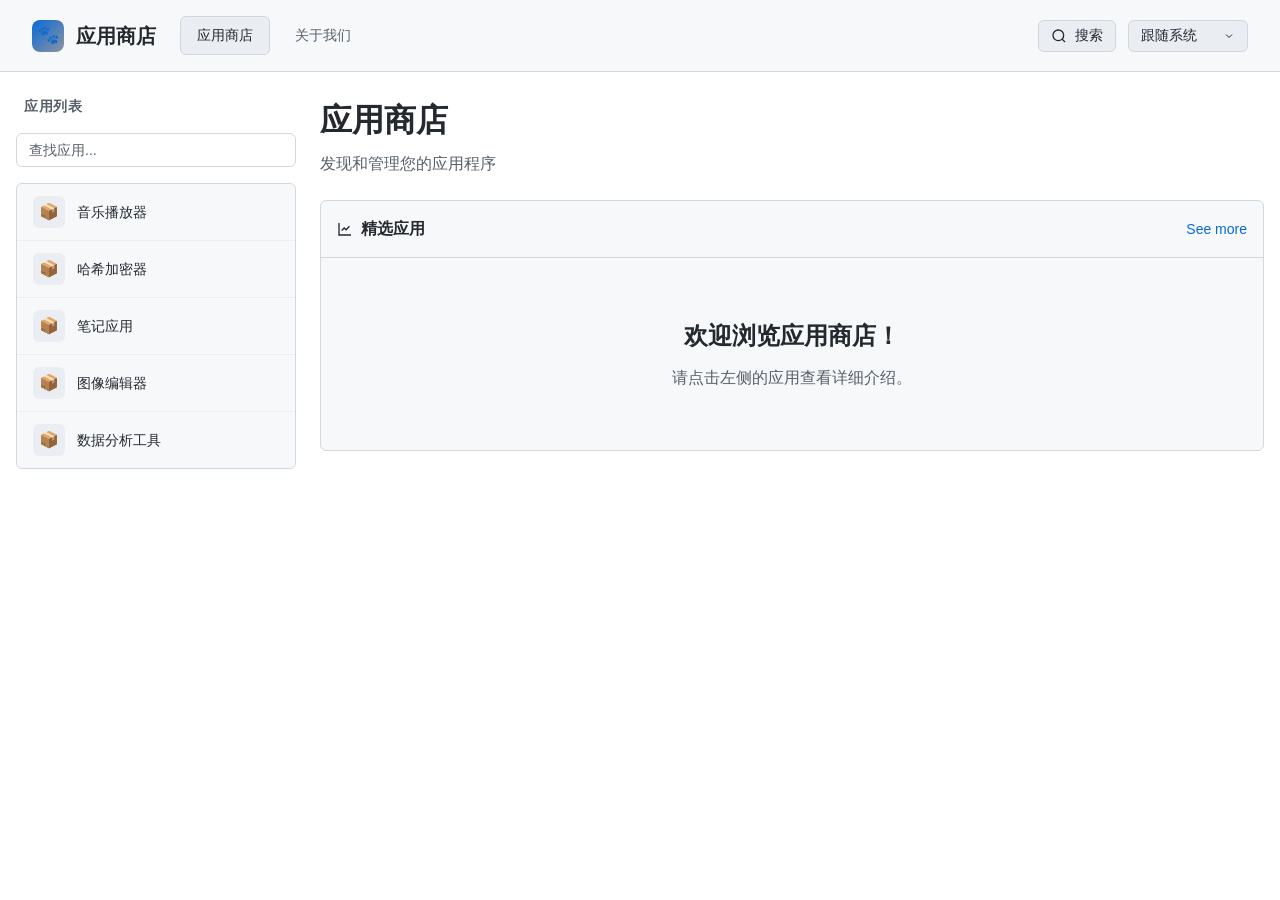
==== index.html @ a9261e3a "Update index.html" ====
<!DOCTYPE html>
<html lang="zh-CN">
<head>
    <meta charset="UTF-8">
    <meta name="viewport" content="width=device-width, initial-scale=1.0">
    <title>小猫工作室-应用商店</title>
    <style>
        * {
            margin: 0;
            padding: 0;
            box-sizing: border-box;
        }

        :root {
            /* 深色主题 - GitHub Dark */
            --bg-primary: #0d1117;
            --bg-secondary: #161b22;
            --bg-tertiary: #21262d;
            --bg-canvas: #010409;
            --border-color: #30363d;
            --border-muted: #21262d;
            --text-primary: #c9d1d9;
            --text-secondary: #8b949e;
            --text-link: #58a6ff;
            --accent-blue: #58a6ff;
            --accent-green: #238636;
            --accent-green-hover: #2ea043;
            --button-hover: #30363d;
            --input-bg: #0d1117;
            --shadow-color: rgba(0, 0, 0, 0.3);
        }

        /* 浅色主题 - GitHub Light */
        [data-theme="light"] {
            --bg-primary: #ffffff;
            --bg-secondary: #f6f8fa;
            --bg-tertiary: #eaeef2;
            --bg-canvas: #ffffff;
            --border-color: #d0d7de;
            --border-muted: #eaeef2;
            --text-primary: #24292f;
            --text-secondary: #57606a;
            --text-link: #0969da;
            --accent-blue: #0969da;
            --accent-green: #1a7f37;
            --accent-green-hover: #1f8a3d;
            --button-hover: #eaeef2;
            --input-bg: #ffffff;
            --shadow-color: rgba(27, 31, 36, 0.15);
        }

        body {
            font-family: -apple-system, BlinkMacSystemFont, 'Segoe UI', Helvetica, Arial, sans-serif;
            background-color: var(--bg-primary);
            color: var(--text-primary);
            line-height: 1.5;
            min-height: 100vh;
            transition: background-color 0.3s ease, color 0.3s ease;
        }

        /* 顶部导航栏 */
        .navbar {
            background-color: var(--bg-secondary);
            border-bottom: 1px solid var(--border-color);
            padding: 16px 32px;
            display: flex;
            align-items: center;
            justify-content: space-between;
            position: sticky;
            top: 0;
            z-index: 100;
            transition: background-color 0.3s ease, border-color 0.3s ease;
        }

        .nav-left {
            display: flex;
            align-items: center;
            gap: 24px;
        }

        .logo {
            display: flex;
            align-items: center;
            gap: 12px;
            font-size: 20px;
            font-weight: 600;
            color: var(--text-primary);
            text-decoration: none;
        }

        .logo-icon {
            width: 32px;
            height: 32px;
            background: linear-gradient(135deg, var(--accent-blue), #8e949f);
            border-radius: 8px;
            display: flex;
            align-items: center;
            justify-content: center;
            font-size: 18px;
        }

        /* 导航菜单 */
        .nav-menu {
            display: flex;
            align-items: center;
            gap: 8px;
        }

        .nav-item {
            padding: 8px 16px;
            color: var(--text-secondary);
            text-decoration: none;
            font-size: 14px;
            font-weight: 500;
            border-radius: 6px;
            transition: all 0.2s;
            cursor: pointer;
            border: 1px solid transparent;
        }

        .nav-item:hover {
            color: var(--text-primary);
            background-color: var(--button-hover);
        }

        .nav-item.active {
            color: var(--text-primary);
            background-color: var(--bg-tertiary);
            border-color: var(--border-color);
        }

        .nav-right {
            display: flex;
            align-items: center;
            gap: 12px;
        }

        .nav-button {
            background: var(--bg-tertiary);
            border: 1px solid var(--border-color);
            color: var(--text-primary);
            padding: 6px 12px;
            border-radius: 6px;
            cursor: pointer;
            font-size: 14px;
            transition: all 0.2s;
        }

        .nav-button:hover {
            background: var(--button-hover);
            border-color: var(--text-secondary);
        }

        /* 主题切换下拉菜单 */
        .theme-selector {
            position: relative;
        }

        .theme-toggle {
            background: var(--bg-tertiary);
            border: 1px solid var(--border-color);
            color: var(--text-primary);
            padding: 6px 12px;
            border-radius: 6px;
            cursor: pointer;
            font-size: 14px;
            display: flex;
            align-items: center;
            gap: 8px;
            transition: all 0.2s;
            min-width: 120px;
            justify-content: space-between;
        }

        .theme-toggle:hover {
            background: var(--button-hover);
            border-color: var(--text-secondary);
        }

        .theme-dropdown {
            position: absolute;
            top: calc(100% + 4px);
            right: 0;
            background: var(--bg-secondary);
            border: 1px solid var(--border-color);
            border-radius: 6px;
            box-shadow: 0 8px 24px var(--shadow-color);
            min-width: 160px;
            z-index: 1000;
            display: none;
            overflow: hidden;
        }

        .theme-dropdown.show {
            display: block;
        }

        .theme-option {
            padding: 8px 16px;
            cursor: pointer;
            font-size: 14px;
            color: var(--text-primary);
            transition: all 0.2s;
            display: flex;
            align-items: center;
            gap: 8px;
        }

        .theme-option:hover {
            background: var(--button-hover);
        }

        .theme-option.active {
            background: var(--bg-tertiary);
            font-weight: 600;
        }

        .theme-option svg {
            width: 16px;
            height: 16px;
            opacity: 0;
        }

        .theme-option.active svg {
            opacity: 1;
        }

        /* 主容器 */
        .container {
            display: flex;
            max-width: 1280px;
            margin: 0 auto;
            padding: 24px 16px;
            gap: 24px;
        }

        /* 左侧边栏 */
        .sidebar {
            width: 280px;
            flex-shrink: 0;
        }

        .sidebar-title {
            font-size: 14px;
            font-weight: 600;
            color: var(--text-secondary);
            text-transform: uppercase;
            letter-spacing: 0.5px;
            margin-bottom: 16px;
            padding: 0 8px;
        }

        .search-box {
            position: relative;
            margin-bottom: 16px;
        }

        .search-input {
            width: 100%;
            background: var(--input-bg);
            border: 1px solid var(--border-color);
            color: var(--text-primary);
            padding: 8px 12px;
            border-radius: 6px;
            font-size: 14px;
            outline: none;
            transition: all 0.2s;
        }

        .search-input:focus {
            border-color: var(--accent-blue);
            box-shadow: 0 0 0 3px rgba(88, 166, 255, 0.3);
        }

        .search-input::placeholder {
            color: var(--text-secondary);
        }

        .app-list {
            background: var(--bg-secondary);
            border: 1px solid var(--border-color);
            border-radius: 6px;
            overflow: hidden;
        }

        .app-item {
            display: flex;
            align-items: center;
            padding: 12px 16px;
            cursor: pointer;
            transition: all 0.2s;
            border-bottom: 1px solid var(--border-muted);
            gap: 12px;
        }

        .app-item:last-child {
            border-bottom: none;
        }

        .app-item:hover {
            background: var(--button-hover);
        }

        .app-item.active {
            background: var(--bg-tertiary);
            border-left: 3px solid var(--accent-blue);
        }

        .app-icon-small {
            width: 32px;
            height: 32px;
            border-radius: 6px;
            background: var(--bg-tertiary);
            display: flex;
            align-items: center;
            justify-content: center;
            flex-shrink: 0;
            overflow: hidden;
        }

        .app-icon-small img {
            width: 100%;
            height: 100%;
            object-fit: contain;
            padding: 2px;
        }

        .app-name {
            font-size: 14px;
            font-weight: 500;
            color: var(--text-primary);
            white-space: nowrap;
            overflow: hidden;
            text-overflow: ellipsis;
        }

        /* 主内容区 */
        .main-content {
            flex: 1;
            min-width: 0;
        }

        .content-header {
            margin-bottom: 24px;
        }

        .content-title {
            font-size: 32px;
            font-weight: 600;
            color: var(--text-primary);
            margin-bottom: 8px;
            font-family: 'Inter', -apple-system, BlinkMacSystemFont, sans-serif;
        }

        .content-subtitle {
            color: var(--text-secondary);
            font-size: 16px;
        }

        /* Feed 区域 */
        .feed {
            background: var(--bg-secondary);
            border: 1px solid var(--border-color);
            border-radius: 6px;
            overflow: hidden;
        }

        .feed-header {
            padding: 16px;
            border-bottom: 1px solid var(--border-color);
            display: flex;
            align-items: center;
            justify-content: space-between;
        }

        .feed-title {
            font-size: 16px;
            font-weight: 600;
            color: var(--text-primary);
            display: flex;
            align-items: center;
            gap: 8px;
        }

        .feed-link {
            color: var(--text-link);
            text-decoration: none;
            font-size: 14px;
        }

        .feed-link:hover {
            text-decoration: underline;
        }

        .feed-item {
            padding: 16px;
            border-bottom: 1px solid var(--border-muted);
            transition: background 0.2s;
        }

        .feed-item:last-child {
            border-bottom: none;
        }

        .feed-item:hover {
            background: var(--button-hover);
        }

        .feed-item-header {
            display: flex;
            align-items: center;
            justify-content: space-between;
            margin-bottom: 8px;
        }

        .feed-repo-name {
            display: flex;
            align-items: center;
            gap: 8px;
            font-size: 14px;
            font-weight: 600;
            color: var(--text-link);
            text-decoration: none;
        }

        .feed-repo-name:hover {
            text-decoration: underline;
        }

        .feed-description {
            font-size: 14px;
            color: var(--text-primary);
            margin-bottom: 12px;
            line-height: 1.5;
        }

        .feed-meta {
            display: flex;
            align-items: center;
            gap: 16px;
            font-size: 12px;
            color: var(--text-secondary);
        }

        .feed-meta-item {
            display: flex;
            align-items: center;
            gap: 4px;
        }

        .star-button {
            margin-left: auto;
            background: var(--bg-tertiary);
            border: 1px solid var(--border-color);
            color: var(--text-primary);
            padding: 4px 12px;
            border-radius: 6px;
            cursor: pointer;
            font-size: 12px;
            display: flex;
            align-items: center;
            gap: 6px;
            transition: all 0.2s;
        }

        .star-button:hover {
            background: var(--button-hover);
            border-color: var(--text-secondary);
        }

        /* 底部下载按钮 */
        .download-area {
            margin-top: 24px;
            padding: 20px;
            background: var(--bg-secondary);
            border: 1px solid var(--border-color);
            border-radius: 6px;
            text-align: center;
        }

        .download-btn {
            background: var(--accent-green);
            border: 1px solid rgba(27, 31, 36, 0.15);
            color: #ffffff;
            padding: 12px 32px;
            font-size: 16px;
            font-weight: 600;
            border-radius: 6px;
            cursor: pointer;
            transition: all 0.2s;
        }

        .download-btn:hover {
            background: var(--accent-green-hover);
        }

        .download-btn:disabled {
            background: var(--bg-tertiary);
            color: var(--text-secondary);
            cursor: not-allowed;
            border-color: var(--border-color);
        }

        /* 滚动条样式 */
        ::-webkit-scrollbar {
            width: 8px;
            height: 8px;
        }

        ::-webkit-scrollbar-track {
            background: var(--bg-primary);
        }

        ::-webkit-scrollbar-thumb {
            background: var(--border-color);
            border-radius: 4px;
        }

        ::-webkit-scrollbar-thumb:hover {
            background: var(--text-secondary);
        }

        /* 响应式设计 */
        @media (max-width: 768px) {
            .container {
                flex-direction: column;
            }

            .sidebar {
                width: 100%;
            }

            .navbar {
                padding: 12px 16px;
            }

            .nav-menu {
                display: none;
            }

            .content-title {
                font-size: 24px;
            }
        }

        /* 欢迎页面样式 */
        .welcome-message {
            text-align: center;
            padding: 60px 20px;
            color: var(--text-secondary);
        }

        .welcome-message h2 {
            font-size: 24px;
            margin-bottom: 12px;
            color: var(--text-primary);
        }

        .welcome-message p {
            font-size: 16px;
        }

        /* 详情内容样式 */
        .detail-content {
            background: var(--bg-secondary);
            border: 1px solid var(--border-color);
            border-radius: 6px;
            padding: 24px;
            line-height: 1.6;
        }

        .detail-content h2 {
            color: var(--text-primary);
            margin: 24px 0 16px 0;
            padding-bottom: 8px;
            border-bottom: 2px solid var(--border-color);
            font-size: 24px;
        }

        .detail-content h3 {
            color: var(--text-primary);
            margin: 20px 0 12px 0;
            font-size: 18px;
        }

        .detail-content p {
            margin-bottom: 12px;
            color: var(--text-primary);
        }

        .detail-content a {
            color: var(--text-link);
            text-decoration: none;
        }

        .detail-content a:hover {
            text-decoration: underline;
        }

        .detail-content ul, .detail-content ol {
            margin: 12px 0;
            padding-left: 24px;
        }

        .detail-content li {
            margin-bottom: 8px;
        }

        .detail-content code {
            background: var(--bg-tertiary);
            padding: 2px 6px;
            border-radius: 4px;
            font-family: 'SFMono-Regular', Consolas, 'Liberation Mono', Menlo, monospace;
            font-size: 85%;
        }

        .detail-content pre {
            background: var(--bg-tertiary);
            padding: 16px;
            border-radius: 6px;
            overflow-x: auto;
            margin: 16px 0;
        }

        .detail-content pre code {
            background: none;
            padding: 0;
        }

        .detail-content img {
            max-width: 100%;
            border-radius: 6px;
            margin: 16px 0;
            border: 1px solid var(--border-color);
        }

        /* 页面内容区域 */
        .page-section {
            display: none;
        }

        .page-section.active {
            display: block;
        }

        /* 关于我们页面样式 */
        .about-content {
            background: var(--bg-secondary);
            border: 1px solid var(--border-color);
            border-radius: 6px;
            padding: 32px;
        }

        .about-content h2 {
            color: var(--text-primary);
            margin-bottom: 16px;
            font-size: 24px;
        }

        .about-content p {
            color: var(--text-primary);
            margin-bottom: 16px;
            line-height: 1.6;
        }

        .about-features {
            display: grid;
            grid-template-columns: repeat(auto-fit, minmax(250px, 1fr));
            gap: 16px;
            margin-top: 24px;
        }

        .feature-card {
            background: var(--bg-tertiary);
            border: 1px solid var(--border-color);
            border-radius: 6px;
            padding: 20px;
        }

        .feature-card h3 {
            color: var(--text-primary);
            margin-bottom: 8px;
            font-size: 16px;
        }

        .feature-card p {
            color: var(--text-secondary);
            font-size: 14px;
        }
    </style>
</head>
<body>
    <!-- 顶部导航栏 -->
    <nav class="navbar">
        <div class="nav-left">
            <a href="#" class="logo">
                <div class="logo-icon">🐾</div>
                <span>应用商店</span>
            </a>
            <div class="nav-menu">
                <a class="nav-item active" data-page="store" onclick="switchPage('store')">应用商店</a>
                <a class="nav-item" data-page="about" onclick="switchPage('about')">关于我们</a>
            </div>
        </div>
        <div class="nav-right">
            <button class="nav-button" onclick="document.getElementById('searchInput').focus()">
                <svg width="16" height="16" viewBox="0 0 24 24" fill="none" stroke="currentColor" stroke-width="2" style="display: inline-block; vertical-align: middle; margin-right: 4px;">
                    <circle cx="11" cy="11" r="8"></circle>
                    <path d="m21 21-4.35-4.35"></path>
                </svg>
                搜索
            </button>
            
            <!-- 主题切换下拉菜单 -->
            <div class="theme-selector">
                <button class="theme-toggle" id="themeToggle">
                    <span id="themeLabel">跟随系统</span>
                    <svg width="12" height="12" viewBox="0 0 24 24" fill="none" stroke="currentColor" stroke-width="2" style="margin-left: 4px;">
                        <polyline points="6 9 12 15 18 9"></polyline>
                    </svg>
                </button>
                <div class="theme-dropdown" id="themeDropdown">
                    <div class="theme-option active" data-theme="system">
                        <svg viewBox="0 0 24 24" fill="none" stroke="currentColor" stroke-width="2">
                            <polyline points="20 6 9 17 4 12"></polyline>
                        </svg>
                        <span>跟随系统</span>
                    </div>
                    <div class="theme-option" data-theme="light">
                        <svg viewBox="0 0 24 24" fill="none" stroke="currentColor" stroke-width="2">
                            <polyline points="20 6 9 17 4 12"></polyline>
                        </svg>
                        <span>浅色</span>
                    </div>
                    <div class="theme-option" data-theme="dark">
                        <svg viewBox="0 0 24 24" fill="none" stroke="currentColor" stroke-width="2">
                            <polyline points="20 6 9 17 4 12"></polyline>
                        </svg>
                        <span>深色</span>
                    </div>
                </div>
            </div>
        </div>
    </nav>

    <!-- 主容器 -->
    <div class="container">
        <!-- 左侧边栏 -->
        <aside class="sidebar" id="sidebar">
            <div class="sidebar-title">应用列表</div>
            
            <div class="search-box">
                <input type="text" class="search-input" placeholder="查找应用..." id="searchInput">
            </div>
            
            <div class="app-list" id="appList"></div>
        </aside>

        <!-- 主内容区 -->
        <main class="main-content">
            <!-- 应用商店页面 -->
            <div class="page-section active" id="page-store">
                <div class="content-header">
                    <h1 class="content-title" id="headerTitle">应用商店</h1>
                    <p class="content-subtitle">发现和管理您的应用程序</p>
                </div>

                <!-- Feed 区域 -->
                <div class="feed" id="feedArea">
                    <div class="feed-header">
                        <div class="feed-title">
                            <svg width="16" height="16" viewBox="0 0 24 24" fill="none" stroke="currentColor" stroke-width="2">
                                <path d="M3 3v18h18"></path>
                                <path d="M18.7 8l-5.1 5.2-2.8-2.7L7 14.3"></path>
                            </svg>
                            精选应用
                        </div>
                        <a href="#" class="feed-link">See more</a>
                    </div>
                    <div id="feedContent">
                        <div class="welcome-message">
                            <h2>欢迎浏览应用商店！</h2>
                            <p>请点击左侧的应用查看详细介绍。</p>
                        </div>
                    </div>
                </div>

                <!-- 应用详情区域（默认隐藏） -->
                <div id="appDetail" style="display: none;">
                    <div class="detail-content" id="appContent"></div>
                    <div class="download-area">
                        <button class="download-btn" id="downloadBtn" disabled>前往下载</button>
                    </div>
                </div>
            </div>

            <!-- 关于我们页面 -->
            <div class="page-section" id="page-about">
                <div class="content-header">
                    <h1 class="content-title">关于我们</h1>
                    <p class="content-subtitle">了解我们的团队和使命</p>
                </div>

                <div class="about-content">
                    <h2>应用商店简介</h2>
                    <p>
                        我们致力于为用户提供安全、便捷、高质量的应用程序下载服务。
                        所有应用都经过严格审核，确保无病毒、无恶意代码。
                    </p>
                    <p>
                        我们的应用商店完全免费开放，所有应用均为开源项目，
                        欢迎开发者提交自己的作品。
                    </p>

                    <div class="about-features">
                        <div class="feature-card">
                            <h3>🔒 安全可靠</h3>
                            <p>所有应用经过安全扫描，确保无恶意代码</p>
                        </div>
                        <div class="feature-card">
                            <h3>🆓 完全免费</h3>
                            <p>所有应用免费下载使用，无隐藏费用</p>
                        </div>
                        <div class="feature-card">
                            <h3>📱 内存极小</h3>
                            <p>节省您宝贵的存储空间</p>
                        </div>
                        <div class="feature-card">
                            <h3>🔄 持续更新</h3>
                            <p>定期更新应用，保持最新版本</p>
                        </div>
                    </div>

                    <div style="margin-top: 32px; padding-top: 24px; border-top: 1px solid var(--border-color);">
                        <h3 style="color: var(--text-primary); margin-bottom: 12px;">联系我们</h3>
                        <p style="color: var(--text-secondary);">
                            如有任何问题或建议，欢迎通过以下方式联系我们：
                        </p>
                        <p style="color: var(--text-link); margin-top: 8px;">
                            📧 Email: 2825924703@qq.com<br>
                            💬 GitHub: github.com/neko-app | github.com/neko-page
                        </p>
                    </div>
                </div>
            </div>
        </main>
    </div>

    <script>
        // ==================== 应用数据配置 ====================
        // 格式: [图标路径, 应用名称, 介绍HTML路径, 下载链接]
        const appData = [
            [
                "icons/music_player.png",
                "音乐播放器",
                "intro/music_player.html",
                "https://example.com/music"
            ],
            [
                "icons/encryptor.png",
                "哈希加密器",
                "intro/encryptor.html",
                "https://example.com/encryptor"
            ],
            [
                "icons/notes.png",
                "笔记应用",
                "intro/notes.html",
                "https://example.com/notes"
            ],
            [
                "icons/editor.png",
                "图像编辑器",
                "intro/editor.html",
                "https://example.com/editor"
            ],
            [
                "icons/analytics.png",
                "数据分析工具",
                "intro/analytics.html",
                "https://example.com/analytics"
            ]
        ];

        // ==================== 全局变量 ====================
        let currentAppIndex = -1;
        let currentPage = 'store';
        const appListEl = document.getElementById('appList');
        const appContentEl = document.getElementById('appContent');
        const headerTitleEl = document.getElementById('headerTitle');
        const downloadBtn = document.getElementById('downloadBtn');
        const feedArea = document.getElementById('feedArea');
        const appDetail = document.getElementById('appDetail');
        const feedContent = document.getElementById('feedContent');
        const themeToggle = document.getElementById('themeToggle');
        const themeDropdown = document.getElementById('themeDropdown');
        const themeLabel = document.getElementById('themeLabel');
        const themeOptions = document.querySelectorAll('.theme-option');
        const sidebar = document.getElementById('sidebar');
        const searchInput = document.getElementById('searchInput');

        // ==================== 页面切换功能 ====================
        function switchPage(pageName) {
            currentPage = pageName;
            
            // 更新导航栏激活状态
            document.querySelectorAll('.nav-item').forEach(item => {
                item.classList.toggle('active', item.dataset.page === pageName);
            });
            
            // 更新页面显示
            document.querySelectorAll('.page-section').forEach(section => {
                section.classList.toggle('active', section.id === `page-${pageName}`);
            });
            
            // 控制侧边栏显示（仅在应用商店页面显示）
            sidebar.style.display = pageName === 'store' ? 'block' : 'none';
            
            // 重置应用选择状态
            if (pageName !== 'store') {
                resetToHome();
            }
        }

        // ==================== 主题切换功能 ====================
        const themeLabels = {
            'system': '跟随系统',
            'light': '浅色',
            'dark': '深色'
        };

        // 检测系统主题
        function getSystemTheme() {
            return window.matchMedia('(prefers-color-scheme: dark)').matches ? 'dark' : 'light';
        }

        // 应用主题
        function applyTheme(theme) {
            if (theme === 'system') {
                const systemTheme = getSystemTheme();
                if (systemTheme === 'dark') {
                    document.documentElement.removeAttribute('data-theme');
                } else {
                    document.documentElement.setAttribute('data-theme', 'light');
                }
            } else if (theme === 'light') {
                document.documentElement.setAttribute('data-theme', 'light');
            } else {
                document.documentElement.removeAttribute('data-theme');
            }
        }

        // 初始化主题
        function initTheme() {
            const savedTheme = localStorage.getItem('theme') || 'system';
            applyTheme(savedTheme);
            updateThemeUI(savedTheme);
            
            // 监听系统主题变化
            window.matchMedia('(prefers-color-scheme: dark)').addEventListener('change', () => {
                const currentTheme = localStorage.getItem('theme') || 'system';
                if (currentTheme === 'system') {
                    applyTheme('system');
                }
            });
        }

        // 更新主题 UI
        function updateThemeUI(theme) {
            themeLabel.textContent = themeLabels[theme];
            themeOptions.forEach(option => {
                option.classList.toggle('active', option.dataset.theme === theme);
            });
        }

        // 切换主题
        function setTheme(theme) {
            localStorage.setItem('theme', theme);
            applyTheme(theme);
            updateThemeUI(theme);
            themeDropdown.classList.remove('show');
        }

        // 主题切换按钮事件
        themeToggle.addEventListener('click', (e) => {
            e.stopPropagation();
            themeDropdown.classList.toggle('show');
        });

        // 主题选项点击事件
        themeOptions.forEach(option => {
            option.addEventListener('click', () => {
                const theme = option.dataset.theme;
                setTheme(theme);
            });
        });

        // 点击其他地方关闭下拉菜单
        document.addEventListener('click', () => {
            themeDropdown.classList.remove('show');
        });

        // ==================== 初始化函数 ====================
        function initAppList() {
            appListEl.innerHTML = '';
            
            appData.forEach((app, index) => {
                const [iconPath, appName] = app;
                
                const appItem = document.createElement('div');
                appItem.className = 'app-item';
                appItem.dataset.index = index;
                
                appItem.innerHTML = `
                    <div class="app-icon-small">
                        <img src="${iconPath}" alt="${appName}" onerror="this.parentElement.innerHTML='📦'">
                    </div>
                    <div class="app-name">${appName}</div>
                `;
                
                appItem.addEventListener('click', () => selectApp(index));
                appListEl.appendChild(appItem);
            });
        }

        // 选择应用
        function selectApp(index) {
            currentAppIndex = index;
            const [iconPath, appName, introPath, downloadUrl] = appData[index];
            
            // 更新左侧选中状态
            document.querySelectorAll('.app-item').forEach((item, i) => {
                item.classList.toggle('active', i === index);
            });
            
            // 更新标题
            headerTitleEl.textContent = appName;
            
            // 显示详情区域，隐藏 feed
            feedArea.style.display = 'none';
            appDetail.style.display = 'block';
            
            // 加载应用介绍
            loadAppIntro(introPath);
            
            // 启用下载按钮
            downloadBtn.disabled = false;
            downloadBtn.onclick = () => window.open(downloadUrl, '_blank');
        }

        // 重置到初始状态
        function resetToHome() {
            currentAppIndex = -1;
            headerTitleEl.textContent = '应用商店';
            
            // 隐藏详情区域，显示 feed
            appDetail.style.display = 'none';
            feedArea.style.display = 'block';
            
            // 重置左侧选中状态
            document.querySelectorAll('.app-item').forEach(item => {
                item.classList.remove('active');
            });
            
            // 禁用下载按钮
            downloadBtn.disabled = true;
            downloadBtn.onclick = null;
        }

        // 加载应用介绍
        function loadAppIntro(filePath) {
            appContentEl.innerHTML = `
                <div style="text-align: center; padding: 40px; color: var(--text-secondary);">
                    正在加载...
                </div>
            `;
            
            fetch(filePath)
                .then(response => {
                    if (!response.ok) {
                        throw new Error('文件加载失败');
                    }
                    return response.text();
                })
                .then(htmlContent => {
                    appContentEl.innerHTML = htmlContent;
                })
                .catch(error => {
                    appContentEl.innerHTML = `
                        <div style="color: #f85149; padding: 20px;">
                            <h3>❌ 无法加载介绍内容</h3>
                            <p>${error.message}</p>
                            <p style="margin-top: 10px; color: var(--text-secondary);">
                                请确保文件路径正确且文件存在。
                            </p>
                        </div>
                    `;
                    console.error('加载失败:', error);
                });
        }

        // 搜索功能 - 确保真正可用
        searchInput.addEventListener('input', (e) => {
            const searchTerm = e.target.value.toLowerCase().trim();
            const appItems = document.querySelectorAll('.app-item');
            
            appItems.forEach((item, index) => {
                const appName = appData[index][1].toLowerCase();
                
                if (searchTerm === '') {
                    // 搜索框为空时显示所有应用
                    item.style.display = 'flex';
                } else if (appName.includes(searchTerm)) {
                    // 应用名称包含搜索文本时显示
                    item.style.display = 'flex';
                } else {
                    // 否则隐藏
                    item.style.display = 'none';
                }
            });
        });

        // 点击标题返回首页
        headerTitleEl.addEventListener('click', () => {
            if (currentAppIndex !== -1) {
                resetToHome();
            }
        });

        // ==================== 页面加载时执行 ====================
        window.addEventListener('DOMContentLoaded', () => {
            initTheme();
            initAppList();
            switchPage('store'); // 默认显示应用商店页面
        });
    </script>
</body>
</html>
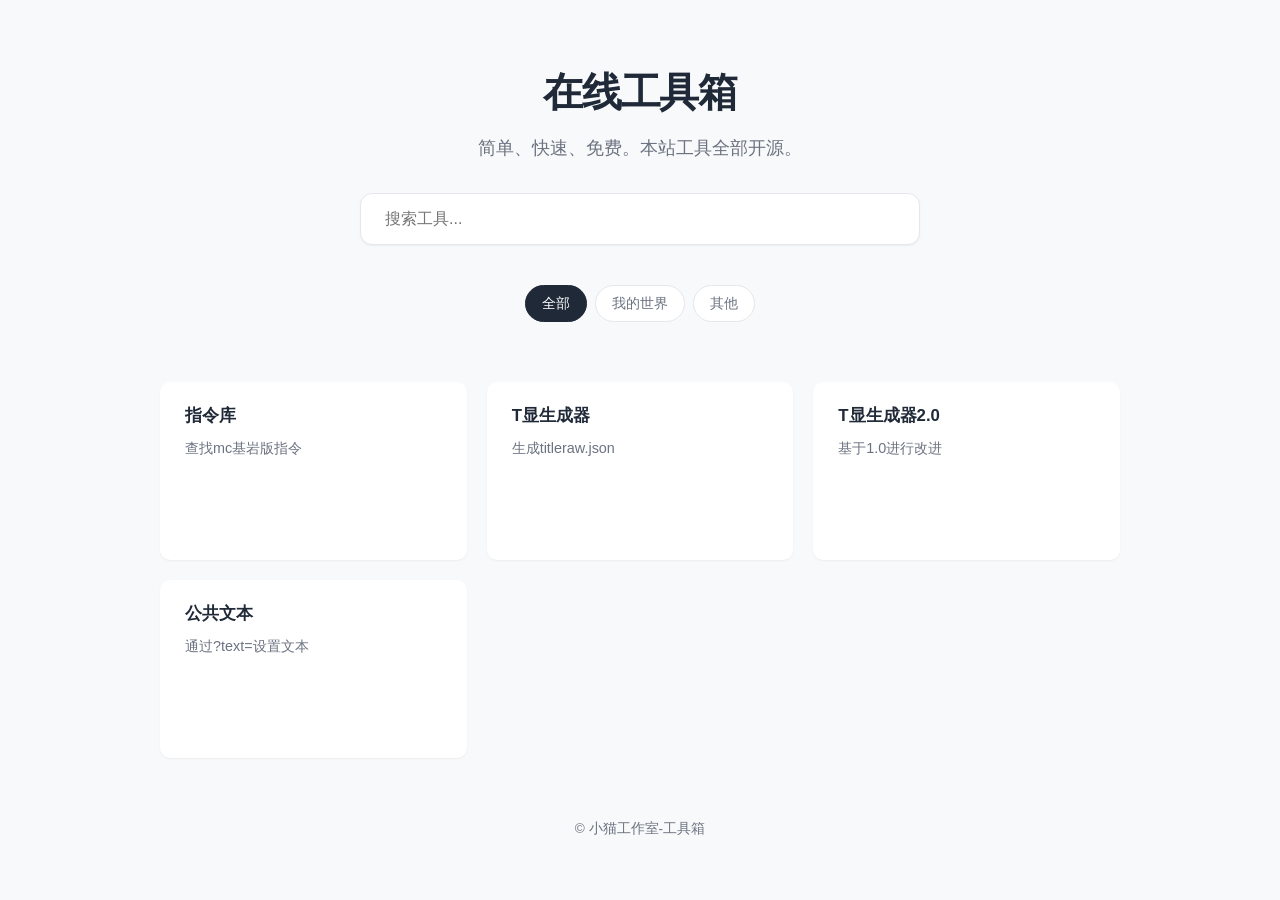
==== commit 60e0b931: "Add files via upload" ====
--- a/index.html
+++ b/index.html
@@ -3,1136 +3,35 @@
 <head>
     <meta charset="UTF-8">
     <meta name="viewport" content="width=device-width, initial-scale=1.0">
-    <title>小猫工作室-应用商店</title>
-    <style>
-        * {
-            margin: 0;
-            padding: 0;
-            box-sizing: border-box;
-        }
-
-        :root {
-            /* 深色主题 - GitHub Dark */
-            --bg-primary: #0d1117;
-            --bg-secondary: #161b22;
-            --bg-tertiary: #21262d;
-            --bg-canvas: #010409;
-            --border-color: #30363d;
-            --border-muted: #21262d;
-            --text-primary: #c9d1d9;
-            --text-secondary: #8b949e;
-            --text-link: #58a6ff;
-            --accent-blue: #58a6ff;
-            --accent-green: #238636;
-            --accent-green-hover: #2ea043;
-            --button-hover: #30363d;
-            --input-bg: #0d1117;
-            --shadow-color: rgba(0, 0, 0, 0.3);
-        }
-
-        /* 浅色主题 - GitHub Light */
-        [data-theme="light"] {
-            --bg-primary: #ffffff;
-            --bg-secondary: #f6f8fa;
-            --bg-tertiary: #eaeef2;
-            --bg-canvas: #ffffff;
-            --border-color: #d0d7de;
-            --border-muted: #eaeef2;
-            --text-primary: #24292f;
-            --text-secondary: #57606a;
-            --text-link: #0969da;
-            --accent-blue: #0969da;
-            --accent-green: #1a7f37;
-            --accent-green-hover: #1f8a3d;
-            --button-hover: #eaeef2;
-            --input-bg: #ffffff;
-            --shadow-color: rgba(27, 31, 36, 0.15);
-        }
-
-        body {
-            font-family: -apple-system, BlinkMacSystemFont, 'Segoe UI', Helvetica, Arial, sans-serif;
-            background-color: var(--bg-primary);
-            color: var(--text-primary);
-            line-height: 1.5;
-            min-height: 100vh;
-            transition: background-color 0.3s ease, color 0.3s ease;
-        }
-
-        /* 顶部导航栏 */
-        .navbar {
-            background-color: var(--bg-secondary);
-            border-bottom: 1px solid var(--border-color);
-            padding: 16px 32px;
-            display: flex;
-            align-items: center;
-            justify-content: space-between;
-            position: sticky;
-            top: 0;
-            z-index: 100;
-            transition: background-color 0.3s ease, border-color 0.3s ease;
-        }
-
-        .nav-left {
-            display: flex;
-            align-items: center;
-            gap: 24px;
-        }
-
-        .logo {
-            display: flex;
-            align-items: center;
-            gap: 12px;
-            font-size: 20px;
-            font-weight: 600;
-            color: var(--text-primary);
-            text-decoration: none;
-        }
-
-        .logo-icon {
-            width: 32px;
-            height: 32px;
-            background: linear-gradient(135deg, var(--accent-blue), #8e949f);
-            border-radius: 8px;
-            display: flex;
-            align-items: center;
-            justify-content: center;
-            font-size: 18px;
-        }
-
-        /* 导航菜单 */
-        .nav-menu {
-            display: flex;
-            align-items: center;
-            gap: 8px;
-        }
-
-        .nav-item {
-            padding: 8px 16px;
-            color: var(--text-secondary);
-            text-decoration: none;
-            font-size: 14px;
-            font-weight: 500;
-            border-radius: 6px;
-            transition: all 0.2s;
-            cursor: pointer;
-            border: 1px solid transparent;
-        }
-
-        .nav-item:hover {
-            color: var(--text-primary);
-            background-color: var(--button-hover);
-        }
-
-        .nav-item.active {
-            color: var(--text-primary);
-            background-color: var(--bg-tertiary);
-            border-color: var(--border-color);
-        }
-
-        .nav-right {
-            display: flex;
-            align-items: center;
-            gap: 12px;
-        }
-
-        .nav-button {
-            background: var(--bg-tertiary);
-            border: 1px solid var(--border-color);
-            color: var(--text-primary);
-            padding: 6px 12px;
-            border-radius: 6px;
-            cursor: pointer;
-            font-size: 14px;
-            transition: all 0.2s;
-        }
-
-        .nav-button:hover {
-            background: var(--button-hover);
-            border-color: var(--text-secondary);
-        }
-
-        /* 主题切换下拉菜单 */
-        .theme-selector {
-            position: relative;
-        }
-
-        .theme-toggle {
-            background: var(--bg-tertiary);
-            border: 1px solid var(--border-color);
-            color: var(--text-primary);
-            padding: 6px 12px;
-            border-radius: 6px;
-            cursor: pointer;
-            font-size: 14px;
-            display: flex;
-            align-items: center;
-            gap: 8px;
-            transition: all 0.2s;
-            min-width: 120px;
-            justify-content: space-between;
-        }
-
-        .theme-toggle:hover {
-            background: var(--button-hover);
-            border-color: var(--text-secondary);
-        }
-
-        .theme-dropdown {
-            position: absolute;
-            top: calc(100% + 4px);
-            right: 0;
-            background: var(--bg-secondary);
-            border: 1px solid var(--border-color);
-            border-radius: 6px;
-            box-shadow: 0 8px 24px var(--shadow-color);
-            min-width: 160px;
-            z-index: 1000;
-            display: none;
-            overflow: hidden;
-        }
-
-        .theme-dropdown.show {
-            display: block;
-        }
-
-        .theme-option {
-            padding: 8px 16px;
-            cursor: pointer;
-            font-size: 14px;
-            color: var(--text-primary);
-            transition: all 0.2s;
-            display: flex;
-            align-items: center;
-            gap: 8px;
-        }
-
-        .theme-option:hover {
-            background: var(--button-hover);
-        }
-
-        .theme-option.active {
-            background: var(--bg-tertiary);
-            font-weight: 600;
-        }
-
-        .theme-option svg {
-            width: 16px;
-            height: 16px;
-            opacity: 0;
-        }
-
-        .theme-option.active svg {
-            opacity: 1;
-        }
-
-        /* 主容器 */
-        .container {
-            display: flex;
-            max-width: 1280px;
-            margin: 0 auto;
-            padding: 24px 16px;
-            gap: 24px;
-        }
-
-        /* 左侧边栏 */
-        .sidebar {
-            width: 280px;
-            flex-shrink: 0;
-        }
-
-        .sidebar-title {
-            font-size: 14px;
-            font-weight: 600;
-            color: var(--text-secondary);
-            text-transform: uppercase;
-            letter-spacing: 0.5px;
-            margin-bottom: 16px;
-            padding: 0 8px;
-        }
-
-        .search-box {
-            position: relative;
-            margin-bottom: 16px;
-        }
-
-        .search-input {
-            width: 100%;
-            background: var(--input-bg);
-            border: 1px solid var(--border-color);
-            color: var(--text-primary);
-            padding: 8px 12px;
-            border-radius: 6px;
-            font-size: 14px;
-            outline: none;
-            transition: all 0.2s;
-        }
-
-        .search-input:focus {
-            border-color: var(--accent-blue);
-            box-shadow: 0 0 0 3px rgba(88, 166, 255, 0.3);
-        }
-
-        .search-input::placeholder {
-            color: var(--text-secondary);
-        }
-
-        .app-list {
-            background: var(--bg-secondary);
-            border: 1px solid var(--border-color);
-            border-radius: 6px;
-            overflow: hidden;
-        }
-
-        .app-item {
-            display: flex;
-            align-items: center;
-            padding: 12px 16px;
-            cursor: pointer;
-            transition: all 0.2s;
-            border-bottom: 1px solid var(--border-muted);
-            gap: 12px;
-        }
-
-        .app-item:last-child {
-            border-bottom: none;
-        }
-
-        .app-item:hover {
-            background: var(--button-hover);
-        }
-
-        .app-item.active {
-            background: var(--bg-tertiary);
-            border-left: 3px solid var(--accent-blue);
-        }
-
-        .app-icon-small {
-            width: 32px;
-            height: 32px;
-            border-radius: 6px;
-            background: var(--bg-tertiary);
-            display: flex;
-            align-items: center;
-            justify-content: center;
-            flex-shrink: 0;
-            overflow: hidden;
-        }
-
-        .app-icon-small img {
-            width: 100%;
-            height: 100%;
-            object-fit: contain;
-            padding: 2px;
-        }
-
-        .app-name {
-            font-size: 14px;
-            font-weight: 500;
-            color: var(--text-primary);
-            white-space: nowrap;
-            overflow: hidden;
-            text-overflow: ellipsis;
-        }
-
-        /* 主内容区 */
-        .main-content {
-            flex: 1;
-            min-width: 0;
-        }
-
-        .content-header {
-            margin-bottom: 24px;
-        }
-
-        .content-title {
-            font-size: 32px;
-            font-weight: 600;
-            color: var(--text-primary);
-            margin-bottom: 8px;
-            font-family: 'Inter', -apple-system, BlinkMacSystemFont, sans-serif;
-        }
-
-        .content-subtitle {
-            color: var(--text-secondary);
-            font-size: 16px;
-        }
-
-        /* Feed 区域 */
-        .feed {
-            background: var(--bg-secondary);
-            border: 1px solid var(--border-color);
-            border-radius: 6px;
-            overflow: hidden;
-        }
-
-        .feed-header {
-            padding: 16px;
-            border-bottom: 1px solid var(--border-color);
-            display: flex;
-            align-items: center;
-            justify-content: space-between;
-        }
-
-        .feed-title {
-            font-size: 16px;
-            font-weight: 600;
-            color: var(--text-primary);
-            display: flex;
-            align-items: center;
-            gap: 8px;
-        }
-
-        .feed-link {
-            color: var(--text-link);
-            text-decoration: none;
-            font-size: 14px;
-        }
-
-        .feed-link:hover {
-            text-decoration: underline;
-        }
-
-        .feed-item {
-            padding: 16px;
-            border-bottom: 1px solid var(--border-muted);
-            transition: background 0.2s;
-        }
-
-        .feed-item:last-child {
-            border-bottom: none;
-        }
-
-        .feed-item:hover {
-            background: var(--button-hover);
-        }
-
-        .feed-item-header {
-            display: flex;
-            align-items: center;
-            justify-content: space-between;
-            margin-bottom: 8px;
-        }
-
-        .feed-repo-name {
-            display: flex;
-            align-items: center;
-            gap: 8px;
-            font-size: 14px;
-            font-weight: 600;
-            color: var(--text-link);
-            text-decoration: none;
-        }
-
-        .feed-repo-name:hover {
-            text-decoration: underline;
-        }
-
-        .feed-description {
-            font-size: 14px;
-            color: var(--text-primary);
-            margin-bottom: 12px;
-            line-height: 1.5;
-        }
-
-        .feed-meta {
-            display: flex;
-            align-items: center;
-            gap: 16px;
-            font-size: 12px;
-            color: var(--text-secondary);
-        }
-
-        .feed-meta-item {
-            display: flex;
-            align-items: center;
-            gap: 4px;
-        }
-
-        .star-button {
-            margin-left: auto;
-            background: var(--bg-tertiary);
-            border: 1px solid var(--border-color);
-            color: var(--text-primary);
-            padding: 4px 12px;
-            border-radius: 6px;
-            cursor: pointer;
-            font-size: 12px;
-            display: flex;
-            align-items: center;
-            gap: 6px;
-            transition: all 0.2s;
-        }
-
-        .star-button:hover {
-            background: var(--button-hover);
-            border-color: var(--text-secondary);
-        }
-
-        /* 底部下载按钮 */
-        .download-area {
-            margin-top: 24px;
-            padding: 20px;
-            background: var(--bg-secondary);
-            border: 1px solid var(--border-color);
-            border-radius: 6px;
-            text-align: center;
-        }
-
-        .download-btn {
-            background: var(--accent-green);
-            border: 1px solid rgba(27, 31, 36, 0.15);
-            color: #ffffff;
-            padding: 12px 32px;
-            font-size: 16px;
-            font-weight: 600;
-            border-radius: 6px;
-            cursor: pointer;
-            transition: all 0.2s;
-        }
-
-        .download-btn:hover {
-            background: var(--accent-green-hover);
-        }
-
-        .download-btn:disabled {
-            background: var(--bg-tertiary);
-            color: var(--text-secondary);
-            cursor: not-allowed;
-            border-color: var(--border-color);
-        }
-
-        /* 滚动条样式 */
-        ::-webkit-scrollbar {
-            width: 8px;
-            height: 8px;
-        }
-
-        ::-webkit-scrollbar-track {
-            background: var(--bg-primary);
-        }
-
-        ::-webkit-scrollbar-thumb {
-            background: var(--border-color);
-            border-radius: 4px;
-        }
-
-        ::-webkit-scrollbar-thumb:hover {
-            background: var(--text-secondary);
-        }
-
-        /* 响应式设计 */
-        @media (max-width: 768px) {
-            .container {
-                flex-direction: column;
-            }
-
-            .sidebar {
-                width: 100%;
-            }
-
-            .navbar {
-                padding: 12px 16px;
-            }
-
-            .nav-menu {
-                display: none;
-            }
-
-            .content-title {
-                font-size: 24px;
-            }
-        }
-
-        /* 欢迎页面样式 */
-        .welcome-message {
-            text-align: center;
-            padding: 60px 20px;
-            color: var(--text-secondary);
-        }
-
-        .welcome-message h2 {
-            font-size: 24px;
-            margin-bottom: 12px;
-            color: var(--text-primary);
-        }
-
-        .welcome-message p {
-            font-size: 16px;
-        }
-
-        /* 详情内容样式 */
-        .detail-content {
-            background: var(--bg-secondary);
-            border: 1px solid var(--border-color);
-            border-radius: 6px;
-            padding: 24px;
-            line-height: 1.6;
-        }
-
-        .detail-content h2 {
-            color: var(--text-primary);
-            margin: 24px 0 16px 0;
-            padding-bottom: 8px;
-            border-bottom: 2px solid var(--border-color);
-            font-size: 24px;
-        }
-
-        .detail-content h3 {
-            color: var(--text-primary);
-            margin: 20px 0 12px 0;
-            font-size: 18px;
-        }
-
-        .detail-content p {
-            margin-bottom: 12px;
-            color: var(--text-primary);
-        }
-
-        .detail-content a {
-            color: var(--text-link);
-            text-decoration: none;
-        }
-
-        .detail-content a:hover {
-            text-decoration: underline;
-        }
-
-        .detail-content ul, .detail-content ol {
-            margin: 12px 0;
-            padding-left: 24px;
-        }
-
-        .detail-content li {
-            margin-bottom: 8px;
-        }
-
-        .detail-content code {
-            background: var(--bg-tertiary);
-            padding: 2px 6px;
-            border-radius: 4px;
-            font-family: 'SFMono-Regular', Consolas, 'Liberation Mono', Menlo, monospace;
-            font-size: 85%;
-        }
-
-        .detail-content pre {
-            background: var(--bg-tertiary);
-            padding: 16px;
-            border-radius: 6px;
-            overflow-x: auto;
-            margin: 16px 0;
-        }
-
-        .detail-content pre code {
-            background: none;
-            padding: 0;
-        }
-
-        .detail-content img {
-            max-width: 100%;
-            border-radius: 6px;
-            margin: 16px 0;
-            border: 1px solid var(--border-color);
-        }
-
-        /* 页面内容区域 */
-        .page-section {
-            display: none;
-        }
-
-        .page-section.active {
-            display: block;
-        }
-
-        /* 关于我们页面样式 */
-        .about-content {
-            background: var(--bg-secondary);
-            border: 1px solid var(--border-color);
-            border-radius: 6px;
-            padding: 32px;
-        }
-
-        .about-content h2 {
-            color: var(--text-primary);
-            margin-bottom: 16px;
-            font-size: 24px;
-        }
-
-        .about-content p {
-            color: var(--text-primary);
-            margin-bottom: 16px;
-            line-height: 1.6;
-        }
-
-        .about-features {
-            display: grid;
-            grid-template-columns: repeat(auto-fit, minmax(250px, 1fr));
-            gap: 16px;
-            margin-top: 24px;
-        }
-
-        .feature-card {
-            background: var(--bg-tertiary);
-            border: 1px solid var(--border-color);
-            border-radius: 6px;
-            padding: 20px;
-        }
-
-        .feature-card h3 {
-            color: var(--text-primary);
-            margin-bottom: 8px;
-            font-size: 16px;
-        }
-
-        .feature-card p {
-            color: var(--text-secondary);
-            font-size: 14px;
-        }
-    </style>
+    <title>极简在线工具箱</title>
+    <link rel="stylesheet" href="style.css">
 </head>
 <body>
-    <!-- 顶部导航栏 -->
-    <nav class="navbar">
-        <div class="nav-left">
-            <a href="#" class="logo">
-                <div class="logo-icon">🐾</div>
-                <span>应用商店</span>
-            </a>
-            <div class="nav-menu">
-                <a class="nav-item active" data-page="store" onclick="switchPage('store')">应用商店</a>
-                <a class="nav-item" data-page="about" onclick="switchPage('about')">关于我们</a>
-            </div>
+
+<div class="container">
+    <header>
+        <h1>在线工具箱</h1>
+        <p class="subtitle">简单、快速、免费。本站工具全部开源。</p>
+        
+        <div class="search-box">
+            <input type="text" id="searchInput" class="search-input" placeholder="搜索工具...">
         </div>
-        <div class="nav-right">
-            <button class="nav-button" onclick="document.getElementById('searchInput').focus()">
-                <svg width="16" height="16" viewBox="0 0 24 24" fill="none" stroke="currentColor" stroke-width="2" style="display: inline-block; vertical-align: middle; margin-right: 4px;">
-                    <circle cx="11" cy="11" r="8"></circle>
-                    <path d="m21 21-4.35-4.35"></path>
-                </svg>
-                搜索
-            </button>
-            
-            <!-- 主题切换下拉菜单 -->
-            <div class="theme-selector">
-                <button class="theme-toggle" id="themeToggle">
-                    <span id="themeLabel">跟随系统</span>
-                    <svg width="12" height="12" viewBox="0 0 24 24" fill="none" stroke="currentColor" stroke-width="2" style="margin-left: 4px;">
-                        <polyline points="6 9 12 15 18 9"></polyline>
-                    </svg>
-                </button>
-                <div class="theme-dropdown" id="themeDropdown">
-                    <div class="theme-option active" data-theme="system">
-                        <svg viewBox="0 0 24 24" fill="none" stroke="currentColor" stroke-width="2">
-                            <polyline points="20 6 9 17 4 12"></polyline>
-                        </svg>
-                        <span>跟随系统</span>
-                    </div>
-                    <div class="theme-option" data-theme="light">
-                        <svg viewBox="0 0 24 24" fill="none" stroke="currentColor" stroke-width="2">
-                            <polyline points="20 6 9 17 4 12"></polyline>
-                        </svg>
-                        <span>浅色</span>
-                    </div>
-                    <div class="theme-option" data-theme="dark">
-                        <svg viewBox="0 0 24 24" fill="none" stroke="currentColor" stroke-width="2">
-                            <polyline points="20 6 9 17 4 12"></polyline>
-                        </svg>
-                        <span>深色</span>
-                    </div>
-                </div>
-            </div>
+
+        <div class="categories" id="categoryContainer">
+            <!-- 分类标签由 JS 动态生成 -->
         </div>
-    </nav>
+    </header>
 
-    <!-- 主容器 -->
-    <div class="container">
-        <!-- 左侧边栏 -->
-        <aside class="sidebar" id="sidebar">
-            <div class="sidebar-title">应用列表</div>
-            
-            <div class="search-box">
-                <input type="text" class="search-input" placeholder="查找应用..." id="searchInput">
-            </div>
-            
-            <div class="app-list" id="appList"></div>
-        </aside>
+    <main class="tools-grid" id="toolsGrid">
+        <!-- 工具卡片由 JS 动态生成 -->
+    </main>
+    
+    <footer>
+        <p>&copy; 小猫工作室-工具箱</p>
+    </footer>
+</div>
 
-        <!-- 主内容区 -->
-        <main class="main-content">
-            <!-- 应用商店页面 -->
-            <div class="page-section active" id="page-store">
-                <div class="content-header">
-                    <h1 class="content-title" id="headerTitle">应用商店</h1>
-                    <p class="content-subtitle">发现和管理您的应用程序</p>
-                </div>
-
-                <!-- Feed 区域 -->
-                <div class="feed" id="feedArea">
-                    <div class="feed-header">
-                        <div class="feed-title">
-                            <svg width="16" height="16" viewBox="0 0 24 24" fill="none" stroke="currentColor" stroke-width="2">
-                                <path d="M3 3v18h18"></path>
-                                <path d="M18.7 8l-5.1 5.2-2.8-2.7L7 14.3"></path>
-                            </svg>
-                            精选应用
-                        </div>
-                        <a href="#" class="feed-link">See more</a>
-                    </div>
-                    <div id="feedContent">
-                        <div class="welcome-message">
-                            <h2>欢迎浏览应用商店！</h2>
-                            <p>请点击左侧的应用查看详细介绍。</p>
-                        </div>
-                    </div>
-                </div>
-
-                <!-- 应用详情区域（默认隐藏） -->
-                <div id="appDetail" style="display: none;">
-                    <div class="detail-content" id="appContent"></div>
-                    <div class="download-area">
-                        <button class="download-btn" id="downloadBtn" disabled>前往下载</button>
-                    </div>
-                </div>
-            </div>
-
-            <!-- 关于我们页面 -->
-            <div class="page-section" id="page-about">
-                <div class="content-header">
-                    <h1 class="content-title">关于我们</h1>
-                    <p class="content-subtitle">了解我们的团队和使命</p>
-                </div>
-
-                <div class="about-content">
-                    <h2>应用商店简介</h2>
-                    <p>
-                        我们致力于为用户提供安全、便捷、高质量的应用程序下载服务。
-                        所有应用都经过严格审核，确保无病毒、无恶意代码。
-                    </p>
-                    <p>
-                        我们的应用商店完全免费开放，所有应用均为开源项目，
-                        欢迎开发者提交自己的作品。
-                    </p>
-
-                    <div class="about-features">
-                        <div class="feature-card">
-                            <h3>🔒 安全可靠</h3>
-                            <p>所有应用经过安全扫描，确保无恶意代码</p>
-                        </div>
-                        <div class="feature-card">
-                            <h3>🆓 完全免费</h3>
-                            <p>所有应用免费下载使用，无隐藏费用</p>
-                        </div>
-                        <div class="feature-card">
-                            <h3>📱 内存极小</h3>
-                            <p>节省您宝贵的存储空间</p>
-                        </div>
-                        <div class="feature-card">
-                            <h3>🔄 持续更新</h3>
-                            <p>定期更新应用，保持最新版本</p>
-                        </div>
-                    </div>
-
-                    <div style="margin-top: 32px; padding-top: 24px; border-top: 1px solid var(--border-color);">
-                        <h3 style="color: var(--text-primary); margin-bottom: 12px;">联系我们</h3>
-                        <p style="color: var(--text-secondary);">
-                            如有任何问题或建议，欢迎通过以下方式联系我们：
-                        </p>
-                        <p style="color: var(--text-link); margin-top: 8px;">
-                            📧 Email: 2825924703@qq.com<br>
-                            💬 GitHub: github.com/neko-app | github.com/neko-page
-                        </p>
-                    </div>
-                </div>
-            </div>
-        </main>
-    </div>
-
-    <script>
-        // ==================== 应用数据配置 ====================
-        // 格式: [图标路径, 应用名称, 介绍HTML路径, 下载链接]
-        const appData = [
-            [
-                "icons/music_player.png",
-                "音乐播放器",
-                "intro/music_player.html",
-                "https://example.com/music"
-            ],
-            [
-                "icons/encryptor.png",
-                "哈希加密器",
-                "intro/encryptor.html",
-                "https://example.com/encryptor"
-            ],
-            [
-                "icons/notes.png",
-                "笔记应用",
-                "intro/notes.html",
-                "https://example.com/notes"
-            ],
-            [
-                "icons/editor.png",
-                "图像编辑器",
-                "intro/editor.html",
-                "https://example.com/editor"
-            ],
-            [
-                "icons/analytics.png",
-                "数据分析工具",
-                "intro/analytics.html",
-                "https://example.com/analytics"
-            ]
-        ];
-
-        // ==================== 全局变量 ====================
-        let currentAppIndex = -1;
-        let currentPage = 'store';
-        const appListEl = document.getElementById('appList');
-        const appContentEl = document.getElementById('appContent');
-        const headerTitleEl = document.getElementById('headerTitle');
-        const downloadBtn = document.getElementById('downloadBtn');
-        const feedArea = document.getElementById('feedArea');
-        const appDetail = document.getElementById('appDetail');
-        const feedContent = document.getElementById('feedContent');
-        const themeToggle = document.getElementById('themeToggle');
-        const themeDropdown = document.getElementById('themeDropdown');
-        const themeLabel = document.getElementById('themeLabel');
-        const themeOptions = document.querySelectorAll('.theme-option');
-        const sidebar = document.getElementById('sidebar');
-        const searchInput = document.getElementById('searchInput');
-
-        // ==================== 页面切换功能 ====================
-        function switchPage(pageName) {
-            currentPage = pageName;
-            
-            // 更新导航栏激活状态
-            document.querySelectorAll('.nav-item').forEach(item => {
-                item.classList.toggle('active', item.dataset.page === pageName);
-            });
-            
-            // 更新页面显示
-            document.querySelectorAll('.page-section').forEach(section => {
-                section.classList.toggle('active', section.id === `page-${pageName}`);
-            });
-            
-            // 控制侧边栏显示（仅在应用商店页面显示）
-            sidebar.style.display = pageName === 'store' ? 'block' : 'none';
-            
-            // 重置应用选择状态
-            if (pageName !== 'store') {
-                resetToHome();
-            }
-        }
-
-        // ==================== 主题切换功能 ====================
-        const themeLabels = {
-            'system': '跟随系统',
-            'light': '浅色',
-            'dark': '深色'
-        };
-
-        // 检测系统主题
-        function getSystemTheme() {
-            return window.matchMedia('(prefers-color-scheme: dark)').matches ? 'dark' : 'light';
-        }
-
-        // 应用主题
-        function applyTheme(theme) {
-            if (theme === 'system') {
-                const systemTheme = getSystemTheme();
-                if (systemTheme === 'dark') {
-                    document.documentElement.removeAttribute('data-theme');
-                } else {
-                    document.documentElement.setAttribute('data-theme', 'light');
-                }
-            } else if (theme === 'light') {
-                document.documentElement.setAttribute('data-theme', 'light');
-            } else {
-                document.documentElement.removeAttribute('data-theme');
-            }
-        }
-
-        // 初始化主题
-        function initTheme() {
-            const savedTheme = localStorage.getItem('theme') || 'system';
-            applyTheme(savedTheme);
-            updateThemeUI(savedTheme);
-            
-            // 监听系统主题变化
-            window.matchMedia('(prefers-color-scheme: dark)').addEventListener('change', () => {
-                const currentTheme = localStorage.getItem('theme') || 'system';
-                if (currentTheme === 'system') {
-                    applyTheme('system');
-                }
-            });
-        }
-
-        // 更新主题 UI
-        function updateThemeUI(theme) {
-            themeLabel.textContent = themeLabels[theme];
-            themeOptions.forEach(option => {
-                option.classList.toggle('active', option.dataset.theme === theme);
-            });
-        }
-
-        // 切换主题
-        function setTheme(theme) {
-            localStorage.setItem('theme', theme);
-            applyTheme(theme);
-            updateThemeUI(theme);
-            themeDropdown.classList.remove('show');
-        }
-
-        // 主题切换按钮事件
-        themeToggle.addEventListener('click', (e) => {
-            e.stopPropagation();
-            themeDropdown.classList.toggle('show');
-        });
-
-        // 主题选项点击事件
-        themeOptions.forEach(option => {
-            option.addEventListener('click', () => {
-                const theme = option.dataset.theme;
-                setTheme(theme);
-            });
-        });
-
-        // 点击其他地方关闭下拉菜单
-        document.addEventListener('click', () => {
-            themeDropdown.classList.remove('show');
-        });
-
-        // ==================== 初始化函数 ====================
-        function initAppList() {
-            appListEl.innerHTML = '';
-            
-            appData.forEach((app, index) => {
-                const [iconPath, appName] = app;
-                
-                const appItem = document.createElement('div');
-                appItem.className = 'app-item';
-                appItem.dataset.index = index;
-                
-                appItem.innerHTML = `
-                    <div class="app-icon-small">
-                        <img src="${iconPath}" alt="${appName}" onerror="this.parentElement.innerHTML='📦'">
-                    </div>
-                    <div class="app-name">${appName}</div>
-                `;
-                
-                appItem.addEventListener('click', () => selectApp(index));
-                appListEl.appendChild(appItem);
-            });
-        }
-
-        // 选择应用
-        function selectApp(index) {
-            currentAppIndex = index;
-            const [iconPath, appName, introPath, downloadUrl] = appData[index];
-            
-            // 更新左侧选中状态
-            document.querySelectorAll('.app-item').forEach((item, i) => {
-                item.classList.toggle('active', i === index);
-            });
-            
-            // 更新标题
-            headerTitleEl.textContent = appName;
-            
-            // 显示详情区域，隐藏 feed
-            feedArea.style.display = 'none';
-            appDetail.style.display = 'block';
-            
-            // 加载应用介绍
-            loadAppIntro(introPath);
-            
-            // 启用下载按钮
-            downloadBtn.disabled = false;
-            downloadBtn.onclick = () => window.open(downloadUrl, '_blank');
-        }
-
-        // 重置到初始状态
-        function resetToHome() {
-            currentAppIndex = -1;
-            headerTitleEl.textContent = '应用商店';
-            
-            // 隐藏详情区域，显示 feed
-            appDetail.style.display = 'none';
-            feedArea.style.display = 'block';
-            
-            // 重置左侧选中状态
-            document.querySelectorAll('.app-item').forEach(item => {
-                item.classList.remove('active');
-            });
-            
-            // 禁用下载按钮
-            downloadBtn.disabled = true;
-            downloadBtn.onclick = null;
-        }
-
-        // 加载应用介绍
-        function loadAppIntro(filePath) {
-            appContentEl.innerHTML = `
-                <div style="text-align: center; padding: 40px; color: var(--text-secondary);">
-                    正在加载...
-                </div>
-            `;
-            
-            fetch(filePath)
-                .then(response => {
-                    if (!response.ok) {
-                        throw new Error('文件加载失败');
-                    }
-                    return response.text();
-                })
-                .then(htmlContent => {
-                    appContentEl.innerHTML = htmlContent;
-                })
-                .catch(error => {
-                    appContentEl.innerHTML = `
-                        <div style="color: #f85149; padding: 20px;">
-                            <h3>❌ 无法加载介绍内容</h3>
-                            <p>${error.message}</p>
-                            <p style="margin-top: 10px; color: var(--text-secondary);">
-                                请确保文件路径正确且文件存在。
-                            </p>
-                        </div>
-                    `;
-                    console.error('加载失败:', error);
-                });
-        }
-
-        // 搜索功能 - 确保真正可用
-        searchInput.addEventListener('input', (e) => {
-            const searchTerm = e.target.value.toLowerCase().trim();
-            const appItems = document.querySelectorAll('.app-item');
-            
-            appItems.forEach((item, index) => {
-                const appName = appData[index][1].toLowerCase();
-                
-                if (searchTerm === '') {
-                    // 搜索框为空时显示所有应用
-                    item.style.display = 'flex';
-                } else if (appName.includes(searchTerm)) {
-                    // 应用名称包含搜索文本时显示
-                    item.style.display = 'flex';
-                } else {
-                    // 否则隐藏
-                    item.style.display = 'none';
-                }
-            });
-        });
-
-        // 点击标题返回首页
-        headerTitleEl.addEventListener('click', () => {
-            if (currentAppIndex !== -1) {
-                resetToHome();
-            }
-        });
-
-        // ==================== 页面加载时执行 ====================
-        window.addEventListener('DOMContentLoaded', () => {
-            initTheme();
-            initAppList();
-            switchPage('store'); // 默认显示应用商店页面
-        });
-    </script>
+<script src="tools-config.js"></script>
+<script src="script.js"></script>
 </body>
-</html>
+</html>
--- a/style.css
+++ b/style.css
@@ -0,0 +1,169 @@
+:root {
+    --bg-color: #f8f9fa;
+    --card-bg: #ffffff;
+    --text-main: #1f2937;
+    --text-sub: #6b7280;
+    --accent: #3b82f6;
+    --border-color: #e5e7eb;
+    --shadow-sm: 0 1px 2px 0 rgba(0, 0, 0, 0.05);
+    --shadow-lg: 0 10px 15px -3px rgba(0, 0, 0, 0.1);
+}
+
+* {
+    box-sizing: border-box;
+    margin: 0;
+    padding: 0;
+}
+
+body {
+    font-family: -apple-system, BlinkMacSystemFont, "Segoe UI", Roboto, sans-serif;
+    background-color: var(--bg-color);
+    color: var(--text-main);
+    line-height: 1.6;
+}
+
+a {
+    text-decoration: none;
+    color: inherit;
+}
+
+.container {
+    max-width: 1000px;
+    margin: 0 auto;
+    padding: 40px 20px;
+    min-height: 100vh;
+    display: flex;
+    flex-direction: column;
+}
+
+header {
+    text-align: center;
+    margin-bottom: 50px;
+    padding-top: 20px;
+}
+
+h1 {
+    font-size: 2.5rem;
+    font-weight: 800;
+    margin-bottom: 10px;
+    letter-spacing: -0.03em;
+}
+
+.subtitle {
+    color: var(--text-sub);
+    font-size: 1.125rem;
+    margin-bottom: 30px;
+}
+
+.search-box {
+    max-width: 560px;
+    margin: 0 auto 40px auto;
+}
+
+.search-input {
+    width: 100%;
+    padding: 16px 24px;
+    font-size: 1rem;
+    border: 1px solid var(--border-color);
+    border-radius: 12px;
+    background: var(--card-bg);
+    box-shadow: var(--shadow-sm);
+    transition: all 0.2s ease;
+}
+
+.search-input:focus {
+    outline: none;
+    border-color: var(--accent);
+    box-shadow: 0 0 0 4px rgba(59, 130, 246, 0.15);
+}
+
+.categories {
+    display: flex;
+    justify-content: center;
+    gap: 8px;
+    flex-wrap: wrap;
+    margin-bottom: 10px;
+}
+
+.cat-tag {
+    padding: 8px 16px;
+    background: #fff;
+    border: 1px solid var(--border-color);
+    border-radius: 20px;
+    font-size: 0.9rem;
+    color: var(--text-sub);
+    cursor: pointer;
+    transition: all 0.2s;
+    font-weight: 500;
+}
+
+.cat-tag:hover {
+    border-color: var(--text-sub);
+    color: var(--text-main);
+}
+
+.cat-tag.active {
+    background: var(--text-main);
+    border-color: var(--text-main);
+    color: #fff;
+}
+
+.tools-grid {
+    display: grid;
+    grid-template-columns: repeat(auto-fill, minmax(300px, 1fr));
+    gap: 20px;
+    flex: 1;
+}
+
+.tool-card {
+    background: var(--card-bg);
+    padding: 20px 24px;
+    border-radius: 10px;
+    border: 1px solid transparent;
+    transition: all 0.2s ease;
+    box-shadow: var(--shadow-sm);
+}
+
+.tool-card:hover {
+    transform: translateY(-3px);
+    box-shadow: var(--shadow-lg);
+    border-color: var(--border-color);
+}
+
+.tool-info h3 {
+    margin: 0 0 8px 0;
+    font-size: 1.05rem;
+    font-weight: 600;
+    color: var(--text-main);
+}
+
+.tool-info p {
+    margin: 0;
+    font-size: 0.9rem;
+    color: var(--text-sub);
+    line-height: 1.5;
+}
+
+.hide {
+    display: none;
+}
+
+footer {
+    margin-top: 60px;
+    text-align: center;
+    color: var(--text-sub);
+    font-size: 0.85rem;
+    padding-bottom: 20px;
+}
+
+@media (max-width: 600px) {
+    h1 {
+        font-size: 2rem;
+    }
+    .tools-grid {
+        grid-template-columns: 1fr;
+    }
+    .container {
+        padding: 20px 15px;
+    }
+}
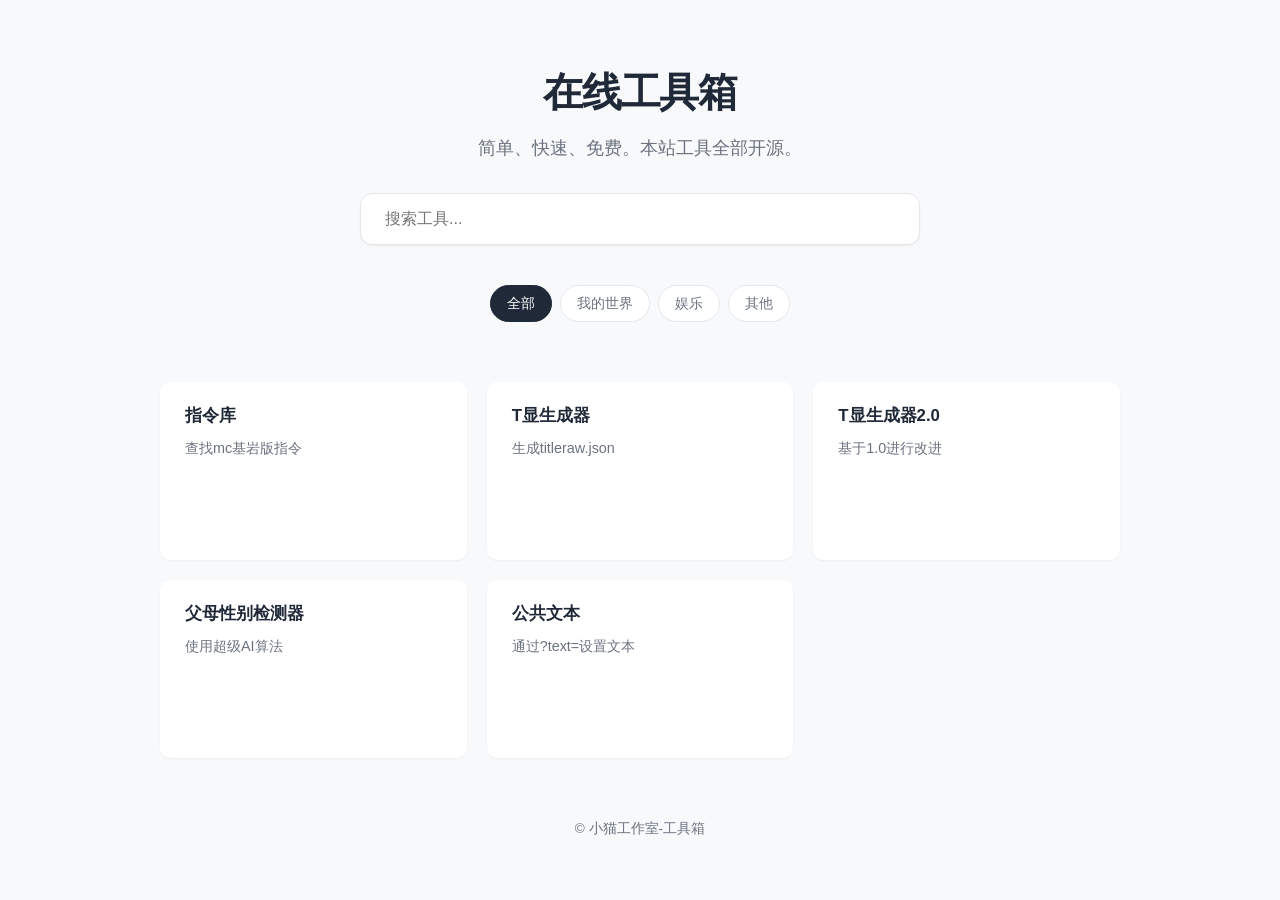
==== commit 9dd2ddba: "Update index.html" ====
--- a/index.html
+++ b/index.html
@@ -3,6 +3,13 @@
 <head>
     <meta charset="UTF-8">
     <meta name="viewport" content="width=device-width, initial-scale=1.0">
+    <script type="text/javascript">
+    (function(c,l,a,r,i,t,y){
+        c[a]=c[a]||function(){(c[a].q=c[a].q||[]).push(arguments)};
+        t=l.createElement(r);t.async=1;t.src="https://www.clarity.ms/tag/"+i;
+        y=l.getElementsByTagName(r)[0];y.parentNode.insertBefore(t,y);
+    })(window, document, "clarity", "script", "w4uwto1dtx");
+    </script>
     <title>极简在线工具箱</title>
     <link rel="stylesheet" href="style.css">
 </head>
@@ -34,4 +41,4 @@
 <script src="tools-config.js"></script>
 <script src="script.js"></script>
 </body>
-</html>+</html>
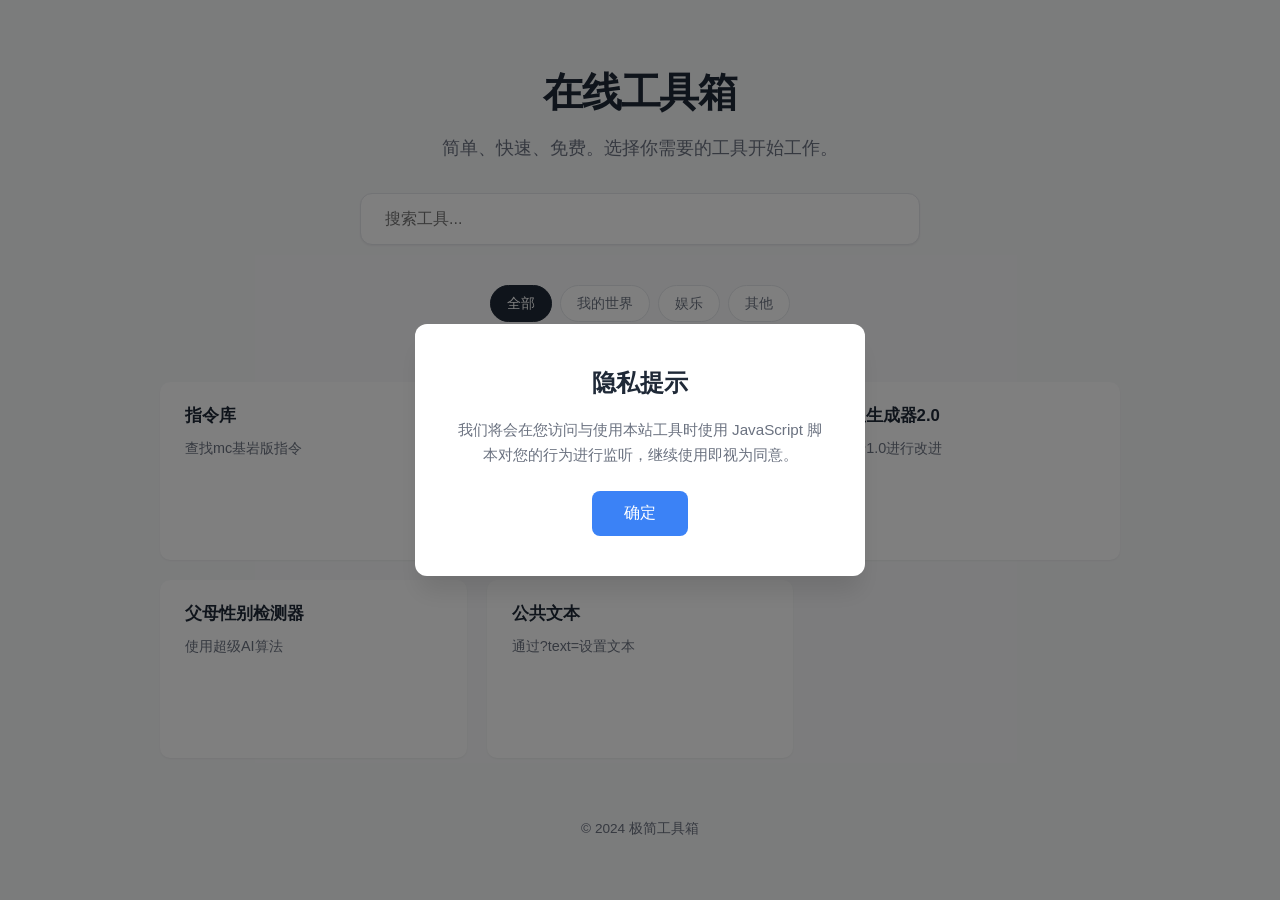
==== commit cc7710c0: "Update index.html" ====
--- a/index.html
+++ b/index.html
@@ -12,13 +12,84 @@
     </script>
     <title>极简在线工具箱</title>
     <link rel="stylesheet" href="style.css">
+    <style>
+        /* 弹窗样式 */
+        .modal-overlay {
+            position: fixed;
+            top: 0;
+            left: 0;
+            width: 100%;
+            height: 100%;
+            background: rgba(0, 0, 0, 0.5);
+            display: flex;
+            align-items: center;
+            justify-content: center;
+            z-index: 9999;
+            opacity: 0;
+            visibility: hidden;
+            transition: all 0.3s ease;
+        }
+
+        .modal-overlay.show {
+            opacity: 1;
+            visibility: visible;
+        }
+
+        .modal-content {
+            background: #fff;
+            padding: 40px;
+            border-radius: 12px;
+            max-width: 450px;
+            width: 90%;
+            text-align: center;
+            box-shadow: 0 20px 25px -5px rgba(0, 0, 0, 0.1);
+        }
+
+        .modal-content h2 {
+            margin: 0 0 16px 0;
+            font-size: 1.5rem;
+            color: #1f2937;
+        }
+
+        .modal-text {
+            color: #6b7280;
+            line-height: 1.6;
+            margin-bottom: 24px;
+            font-size: 0.95rem;
+        }
+
+        .modal-btn {
+            background: #3b82f6;
+            color: #fff;
+            border: none;
+            padding: 12px 32px;
+            font-size: 1rem;
+            border-radius: 8px;
+            cursor: pointer;
+            transition: all 0.2s;
+            font-weight: 500;
+        }
+
+        .modal-btn:hover {
+            background: #2563eb;
+        }
+    </style>
 </head>
 <body>
+
+<!-- 隐私提示弹窗 -->
+<div id="privacyModal" class="modal-overlay">
+    <div class="modal-content">
+        <h2>隐私提示</h2>
+        <p class="modal-text">我们将会在您访问与使用本站工具时使用 JavaScript 脚本对您的行为进行监听，继续使用即视为同意。</p>
+        <button id="agreeBtn" class="modal-btn">确定</button>
+    </div>
+</div>
 
 <div class="container">
     <header>
         <h1>在线工具箱</h1>
-        <p class="subtitle">简单、快速、免费。本站工具全部开源。</p>
+        <p class="subtitle">简单、快速、免费。选择你需要的工具开始工作。</p>
         
         <div class="search-box">
             <input type="text" id="searchInput" class="search-input" placeholder="搜索工具...">
@@ -34,9 +105,30 @@
     </main>
     
     <footer>
-        <p>&copy; 小猫工作室-工具箱</p>
+        <p>&copy; 2024 极简工具箱</p>
     </footer>
 </div>
+
+<!-- 弹窗逻辑 -->
+<script>
+    // 检查是否已同意过
+    const hasAgreed = localStorage.getItem('privacyAgreed');
+    
+    if (!hasAgreed) {
+        // 显示弹窗
+        setTimeout(() => {
+            document.getElementById('privacyModal').classList.add('show');
+        }, 300);
+    }
+
+    // 确定按钮点击事件
+    document.getElementById('agreeBtn').addEventListener('click', () => {
+        // 存储同意状态
+        localStorage.setItem('privacyAgreed', 'true');
+        // 隐藏弹窗
+        document.getElementById('privacyModal').classList.remove('show');
+    });
+</script>
 
 <script src="tools-config.js"></script>
 <script src="script.js"></script>
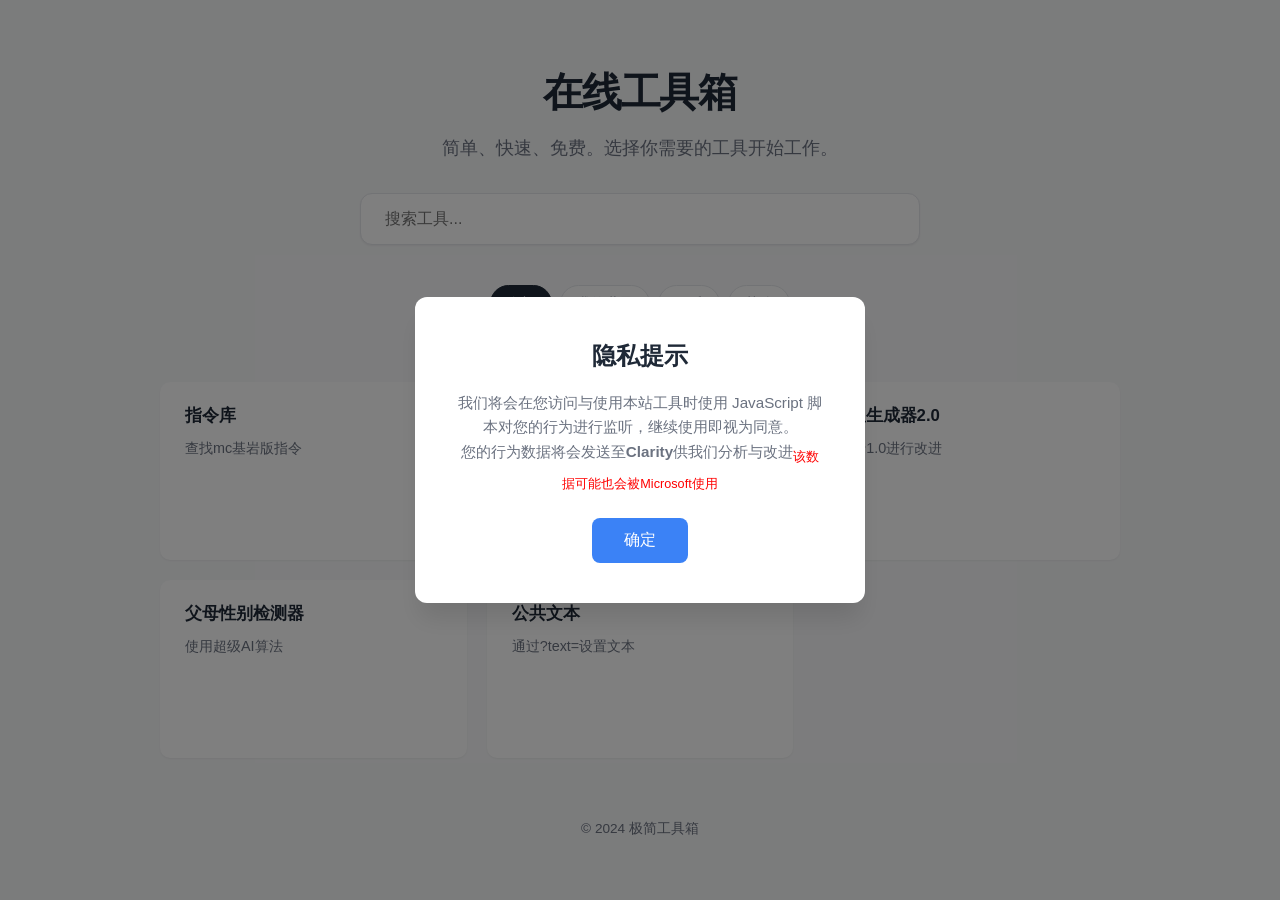
==== commit 22730490: "Update index.html" ====
--- a/index.html
+++ b/index.html
@@ -81,7 +81,7 @@
 <div id="privacyModal" class="modal-overlay">
     <div class="modal-content">
         <h2>隐私提示</h2>
-        <p class="modal-text">我们将会在您访问与使用本站工具时使用 JavaScript 脚本对您的行为进行监听，继续使用即视为同意。</p>
+        <p class="modal-text">我们将会在您访问与使用本站工具时使用 JavaScript 脚本对您的行为进行监听，继续使用即视为同意。<br>您的行为数据将会发送至<b>Clarity</b>供我们分析与改进<sub><font color="red">该数据可能也会被Microsoft使用</font></sub></p>
         <button id="agreeBtn" class="modal-btn">确定</button>
     </div>
 </div>
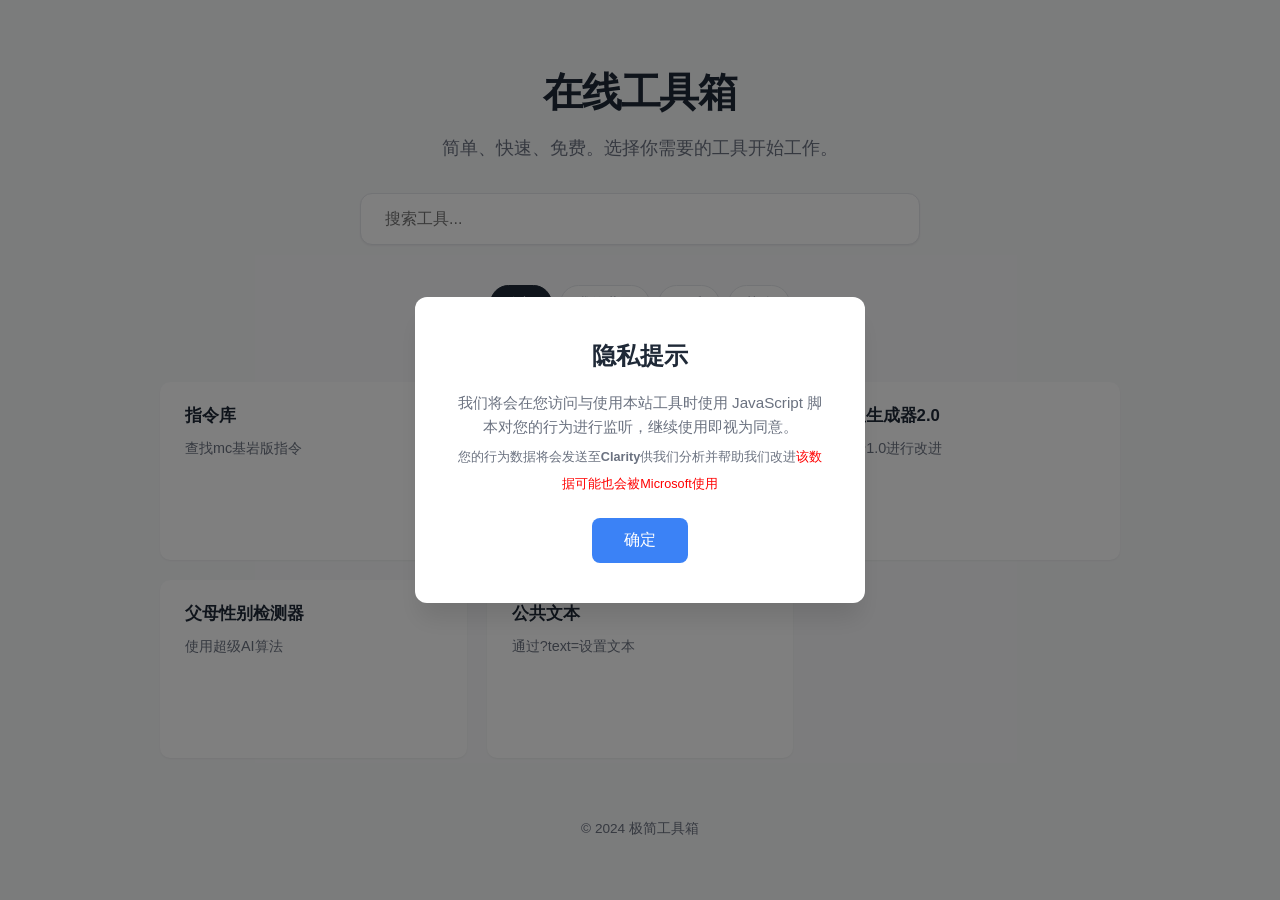
==== commit 1df8c409: "Update index.html" ====
--- a/index.html
+++ b/index.html
@@ -81,7 +81,7 @@
 <div id="privacyModal" class="modal-overlay">
     <div class="modal-content">
         <h2>隐私提示</h2>
-        <p class="modal-text">我们将会在您访问与使用本站工具时使用 JavaScript 脚本对您的行为进行监听，继续使用即视为同意。<br>您的行为数据将会发送至<b>Clarity</b>供我们分析与改进<sub><font color="red">该数据可能也会被Microsoft使用</font></sub></p>
+        <p class="modal-text">我们将会在您访问与使用本站工具时使用 JavaScript 脚本对您的行为进行监听，继续使用即视为同意。<br><sub>您的行为数据将会发送至<b>Clarity</b>供我们分析并帮助我们改进<font color="red">该数据可能也会被Microsoft使用</font></sub></p>
         <button id="agreeBtn" class="modal-btn">确定</button>
     </div>
 </div>
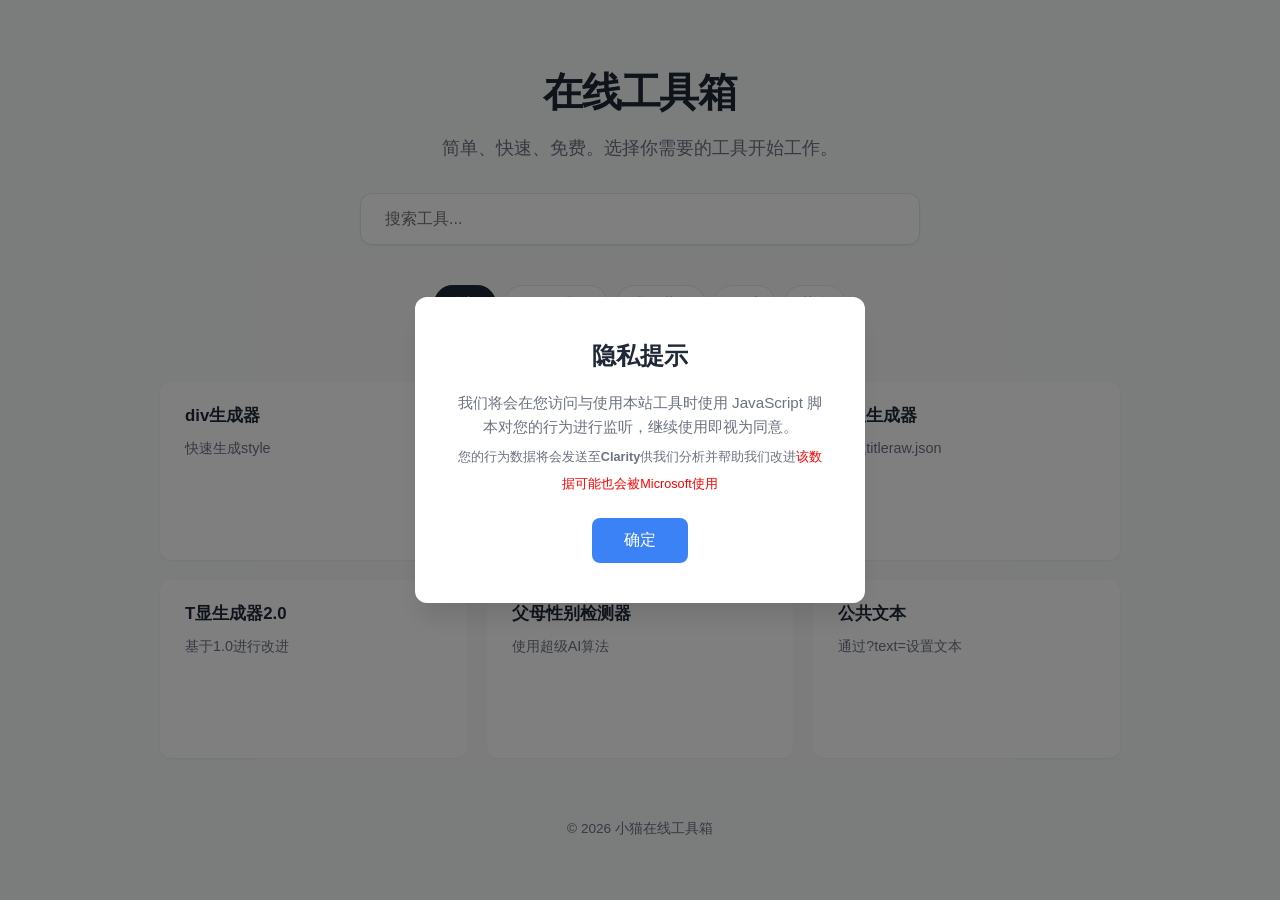
==== commit 700eef7c: "Update index.html" ====
--- a/index.html
+++ b/index.html
@@ -105,7 +105,7 @@
     </main>
     
     <footer>
-        <p>&copy; 2024 极简工具箱</p>
+        <p>&copy; 2026 小猫在线工具箱</p>
     </footer>
 </div>
 
